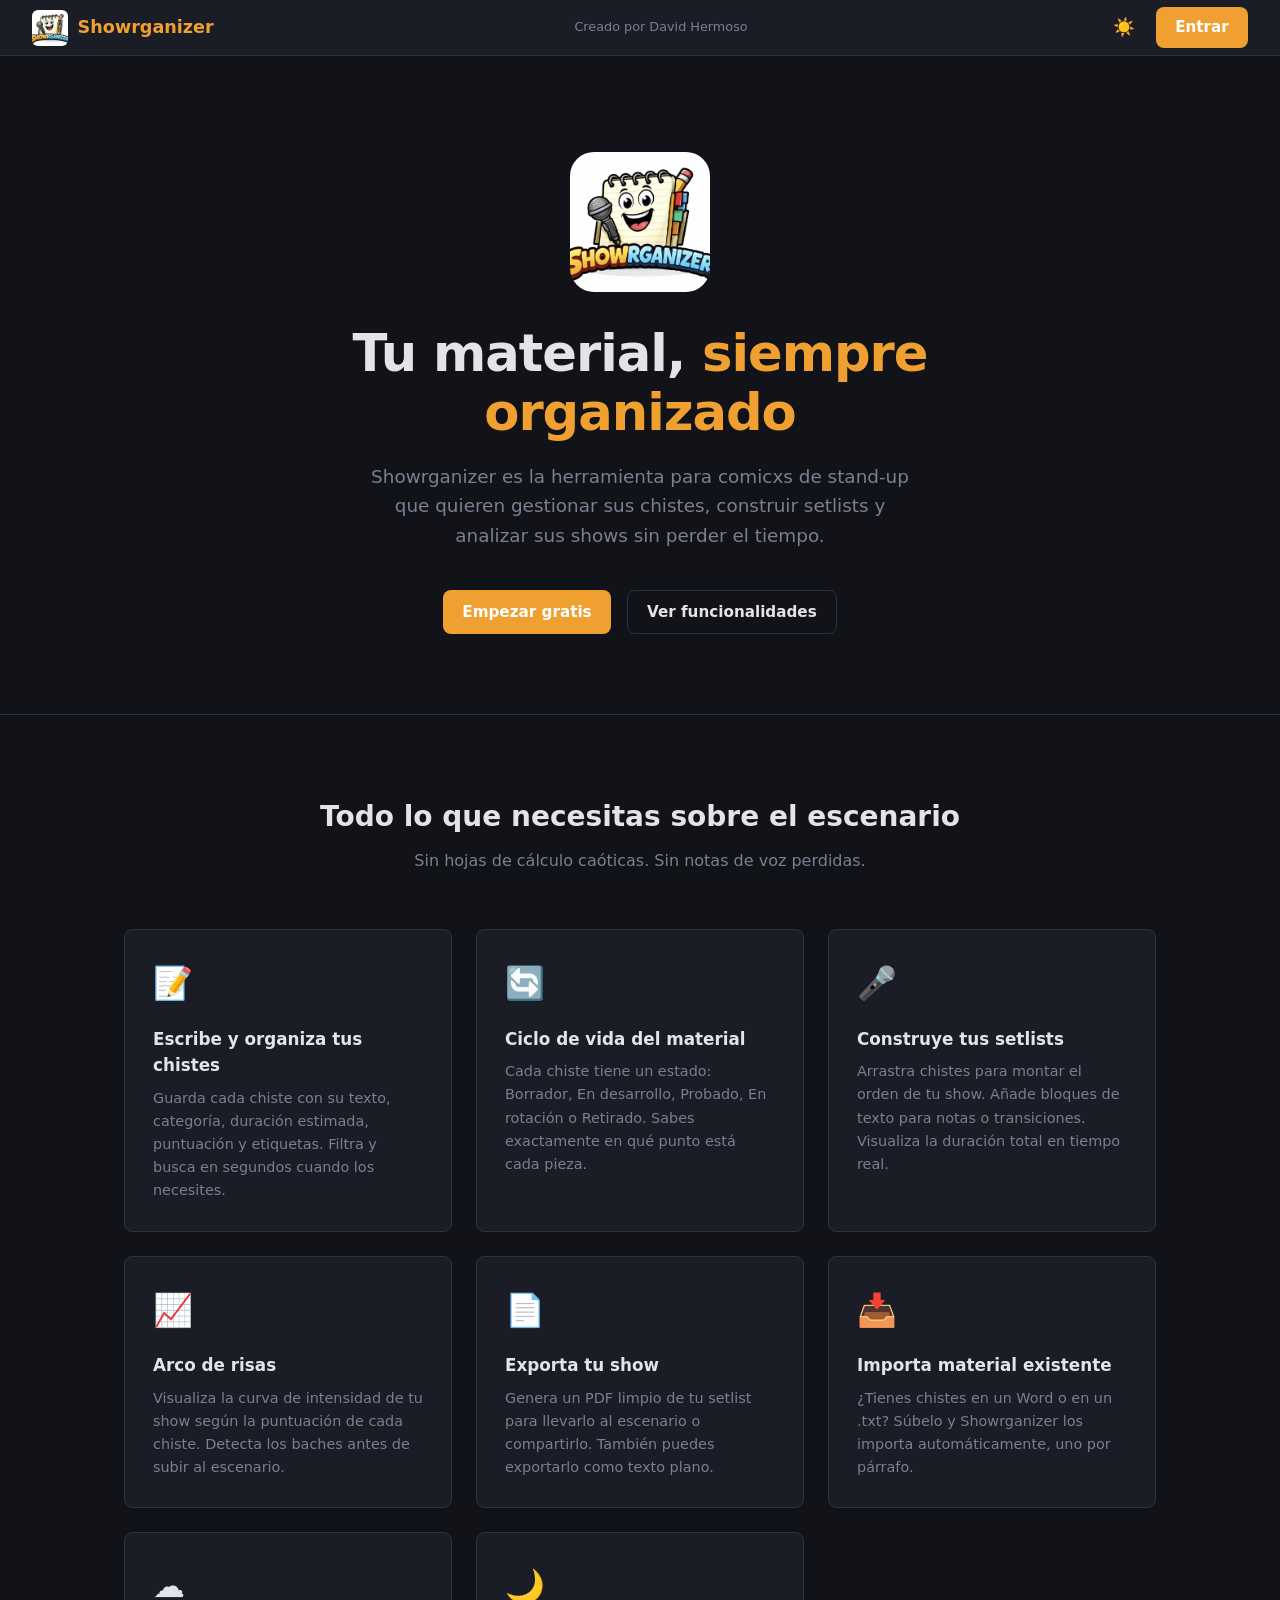
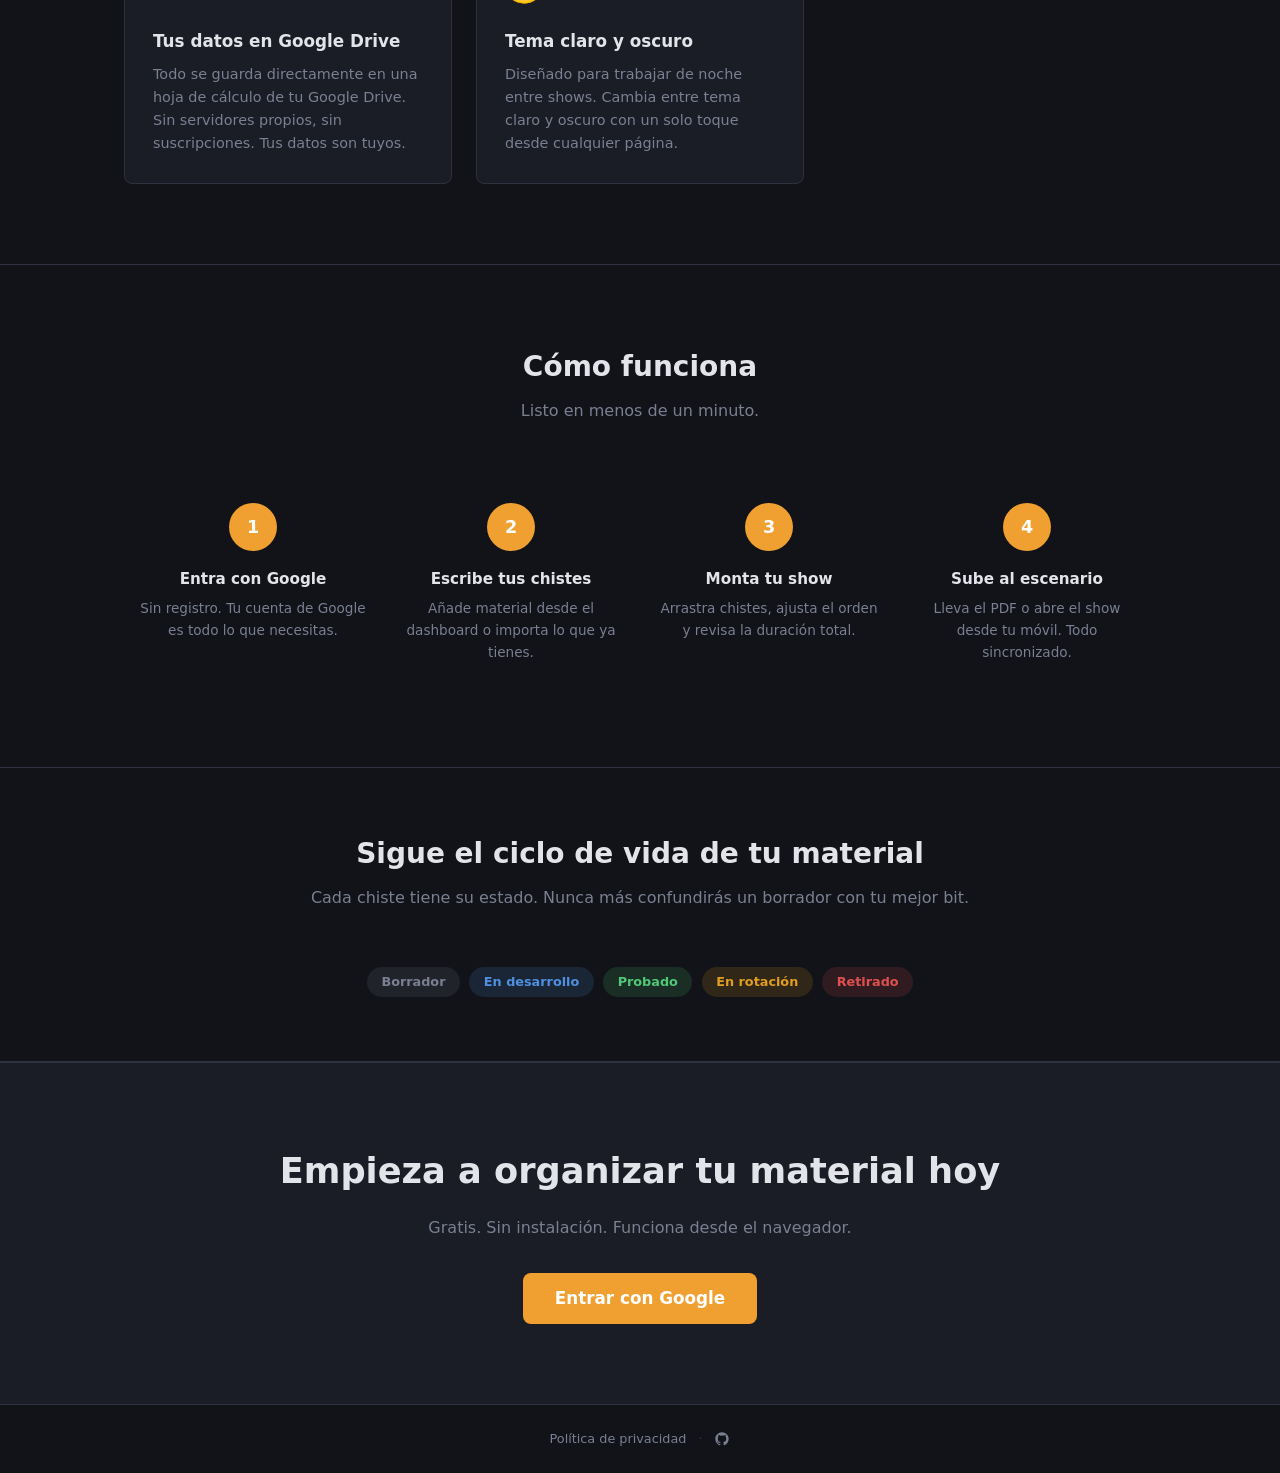
==== index.html @ 1c08ed91 "Build app" ====
<!DOCTYPE html>
<html lang="es">
<head>
    <meta charset="UTF-8">
    <meta name="viewport" content="width=device-width, initial-scale=1.0">
    <title>Showrganizer · La herramienta para comicxs</title>
    <style>
        *, *::before, *::after { box-sizing: border-box; margin: 0; padding: 0; }

        :root {
            --bg:         #111318;
            --bg2:        #1a1d25;
            --bg3:        #222630;
            --border:     #2e3240;
            --text:       #e2e4ea;
            --text-muted: #7a7f92;
            --accent:     #f0a030;
            --radius:     8px;
            --font:       system-ui, -apple-system, 'Segoe UI', sans-serif;
        }

        html.light {
            --bg:         #f4f5f8;
            --bg2:        #ffffff;
            --bg3:        #eaecf2;
            --border:     #d0d4df;
            --text:       #1a1d26;
            --text-muted: #6b7280;
            --accent:     #c87010;
        }

        html { font-size: 16px; scroll-behavior: smooth; }
        body {
            font-family: var(--font);
            background: var(--bg);
            color: var(--text);
            line-height: 1.6;
        }

        a { color: var(--accent); text-decoration: none; }
        a:hover { text-decoration: underline; }

        /* ── Navbar ── */
        .nav {
            position: sticky;
            top: 0;
            z-index: 100;
            background: var(--bg2);
            border-bottom: 1px solid var(--border);
            display: flex;
            align-items: center;
            justify-content: space-between;
            padding: 0 2rem;
            height: 56px;
        }

        .nav-brand {
            display: flex;
            align-items: center;
            gap: 0.6rem;
            font-weight: 700;
            font-size: 1.1rem;
            color: var(--accent);
            text-decoration: none;
        }

        .nav-brand img {
            height: 36px;
            width: 36px;
            object-fit: cover;
            object-position: center 10%;
            border-radius: 6px;
        }

        .nav-by {
            font-size: 0.8rem;
            color: var(--text-muted);
            white-space: nowrap;
        }

        .nav-by a { color: var(--text-muted); }
        .nav-by a:hover { color: var(--accent); text-decoration: underline; }

        @media (max-width: 600px) {
            .nav-by { display: none; }
        }

        .nav-right {
            display: flex;
            align-items: center;
            gap: 1rem;
        }

        .btn-theme {
            background: none;
            border: none;
            font-size: 1.1rem;
            cursor: pointer;
            padding: 0.3rem;
            border-radius: 6px;
            line-height: 1;
            transition: background 0.15s;
        }
        .btn-theme:hover { background: var(--bg3); }

        .btn {
            display: inline-flex;
            align-items: center;
            gap: 0.4rem;
            padding: 0.55rem 1.2rem;
            border-radius: var(--radius);
            font-size: 0.95rem;
            font-weight: 600;
            cursor: pointer;
            transition: opacity 0.15s, box-shadow 0.15s;
            text-decoration: none;
            border: none;
        }
        .btn:hover { opacity: 0.88; text-decoration: none; }
        .btn-primary { background: var(--accent); color: #fff; }
        .btn-ghost {
            background: transparent;
            border: 1px solid var(--border);
            color: var(--text);
        }

        /* ── Hero ── */
        .hero {
            text-align: center;
            padding: 6rem 1.5rem 5rem;
            max-width: 760px;
            margin: 0 auto;
        }

        .hero-logo {
            width: 140px;
            height: 140px;
            object-fit: cover;
            object-position: center 10%;
            border-radius: 24px;
            margin: 0 auto 2rem;
            display: block;
        }

        .hero h1 {
            font-size: clamp(2rem, 5vw, 3.2rem);
            font-weight: 800;
            line-height: 1.15;
            margin-bottom: 1.25rem;
            letter-spacing: -0.02em;
        }

        .hero h1 span { color: var(--accent); }

        .hero p {
            font-size: 1.15rem;
            color: var(--text-muted);
            max-width: 560px;
            margin: 0 auto 2.5rem;
        }

        .hero-cta {
            display: flex;
            gap: 1rem;
            justify-content: center;
            flex-wrap: wrap;
        }

        /* ── Features ── */
        .section {
            max-width: 1080px;
            margin: 0 auto;
            padding: 5rem 1.5rem;
        }

        .section-title {
            text-align: center;
            font-size: 1.75rem;
            font-weight: 700;
            margin-bottom: 0.5rem;
        }

        .section-sub {
            text-align: center;
            color: var(--text-muted);
            margin-bottom: 3.5rem;
            font-size: 1rem;
        }

        .features-grid {
            display: grid;
            grid-template-columns: repeat(auto-fit, minmax(280px, 1fr));
            gap: 1.5rem;
        }

        .feature-card {
            background: var(--bg2);
            border: 1px solid var(--border);
            border-radius: var(--radius);
            padding: 1.75rem;
        }

        .feature-icon {
            font-size: 2rem;
            margin-bottom: 1rem;
            display: block;
        }

        .feature-card h3 {
            font-size: 1.05rem;
            font-weight: 700;
            margin-bottom: 0.5rem;
        }

        .feature-card p {
            font-size: 0.9rem;
            color: var(--text-muted);
            line-height: 1.6;
        }

        /* ── How it works ── */
        .steps {
            display: grid;
            grid-template-columns: repeat(auto-fit, minmax(200px, 1fr));
            gap: 0;
            position: relative;
        }

        .step {
            text-align: center;
            padding: 1.5rem 1rem;
            position: relative;
        }

        .step-number {
            display: inline-flex;
            align-items: center;
            justify-content: center;
            width: 48px;
            height: 48px;
            border-radius: 50%;
            background: var(--accent);
            color: #fff;
            font-weight: 800;
            font-size: 1.1rem;
            margin: 0 auto 1rem;
        }

        .step h3 {
            font-size: 0.95rem;
            font-weight: 700;
            margin-bottom: 0.4rem;
        }

        .step p {
            font-size: 0.85rem;
            color: var(--text-muted);
        }

        /* ── Status badges ── */
        .badges {
            display: flex;
            flex-wrap: wrap;
            gap: 0.6rem;
            justify-content: center;
            margin-top: 2rem;
        }

        .badge {
            padding: 0.3rem 0.9rem;
            border-radius: 100px;
            font-size: 0.8rem;
            font-weight: 600;
        }

        .badge-borrador   { background: rgba(122,127,146,0.15); color: #7a7f92; }
        .badge-desarrollo { background: rgba(80,144,224,0.15);  color: #5090e0; }
        .badge-probado    { background: rgba(80,200,120,0.15);  color: #50c878; }
        .badge-rotacion   { background: rgba(224,157,32,0.15);  color: #e09d20; }
        .badge-retirado   { background: rgba(224,80,80,0.15);   color: #e05050; }

        /* ── CTA final ── */
        .cta-section {
            background: var(--bg2);
            border-top: 1px solid var(--border);
            border-bottom: 1px solid var(--border);
            text-align: center;
            padding: 5rem 1.5rem;
        }

        .cta-section h2 {
            font-size: clamp(1.5rem, 4vw, 2.2rem);
            font-weight: 800;
            margin-bottom: 1rem;
        }

        .cta-section p {
            color: var(--text-muted);
            margin-bottom: 2rem;
            font-size: 1rem;
        }

        /* ── Footer ── */
        .footer {
            display: flex;
            align-items: center;
            justify-content: center;
            gap: 0.75rem;
            padding: 1.5rem;
            font-size: 0.8rem;
            color: var(--text-muted);
        }

        .footer-sep { color: var(--border); }

        .footer-github {
            display: flex;
            align-items: center;
            color: var(--text-muted);
        }
        .footer-github:hover { color: var(--text); }

        /* ── Divider ── */
        .divider {
            border: none;
            border-top: 1px solid var(--border);
        }

        /* ── Responsive ── */
        @media (max-width: 600px) {
            .nav { padding: 0 1rem; }
            .hero { padding: 4rem 1rem 3rem; }
            .hero-logo { width: 100px; height: 100px; border-radius: 18px; }
            .section { padding: 3.5rem 1rem; }
        }
    </style>
    <link rel="manifest" href="/manifest.json">
    <meta name="theme-color" content="#1a1d25">
    <link rel="apple-touch-icon" href="/assets/logo-192.png">
    <script>(function(){ var t = localStorage.getItem('theme'); if (t === 'light') document.documentElement.classList.add('light'); }());</script>
    <script>if ('serviceWorker' in navigator) navigator.serviceWorker.register('/sw.js');</script>
</head>
<body>

<nav class="nav">
    <a href="/" class="nav-brand">
        <img src="assets/logo.webp" alt="Showrganizer">
        Showrganizer
    </a>
    <span class="nav-by">Creado por <a href="https://www.instagram.com/jdavidhermoso" target="_blank" rel="noopener noreferrer">David Hermoso</a></span>
    <div class="nav-right">
        <button class="btn-theme" id="theme-btn" aria-label="Cambiar tema">☀️</button>
        <a href="/login.php" class="btn btn-primary">Entrar</a>
    </div>
</nav>

<!-- Hero -->
<section class="hero">
    <img src="assets/logo.webp" alt="Showrganizer" class="hero-logo">
    <h1>Tu material, <span>siempre organizado</span></h1>
    <p>Showrganizer es la herramienta para comicxs de stand-up que quieren gestionar sus chistes, construir setlists y analizar sus shows sin perder el tiempo.</p>
    <div class="hero-cta">
        <a href="/login.php" class="btn btn-primary">Empezar gratis</a>
        <a href="#features" class="btn btn-ghost">Ver funcionalidades</a>
    </div>
</section>

<hr class="divider">

<!-- Features -->
<section class="section" id="features">
    <h2 class="section-title">Todo lo que necesitas sobre el escenario</h2>
    <p class="section-sub">Sin hojas de cálculo caóticas. Sin notas de voz perdidas.</p>

    <div class="features-grid">
        <div class="feature-card">
            <span class="feature-icon">📝</span>
            <h3>Escribe y organiza tus chistes</h3>
            <p>Guarda cada chiste con su texto, categoría, duración estimada, puntuación y etiquetas. Filtra y busca en segundos cuando los necesites.</p>
        </div>
        <div class="feature-card">
            <span class="feature-icon">🔄</span>
            <h3>Ciclo de vida del material</h3>
            <p>Cada chiste tiene un estado: Borrador, En desarrollo, Probado, En rotación o Retirado. Sabes exactamente en qué punto está cada pieza.</p>
        </div>
        <div class="feature-card">
            <span class="feature-icon">🎤</span>
            <h3>Construye tus setlists</h3>
            <p>Arrastra chistes para montar el orden de tu show. Añade bloques de texto para notas o transiciones. Visualiza la duración total en tiempo real.</p>
        </div>
        <div class="feature-card">
            <span class="feature-icon">📈</span>
            <h3>Arco de risas</h3>
            <p>Visualiza la curva de intensidad de tu show según la puntuación de cada chiste. Detecta los baches antes de subir al escenario.</p>
        </div>
        <div class="feature-card">
            <span class="feature-icon">📄</span>
            <h3>Exporta tu show</h3>
            <p>Genera un PDF limpio de tu setlist para llevarlo al escenario o compartirlo. También puedes exportarlo como texto plano.</p>
        </div>
        <div class="feature-card">
            <span class="feature-icon">📥</span>
            <h3>Importa material existente</h3>
            <p>¿Tienes chistes en un Word o en un .txt? Súbelo y Showrganizer los importa automáticamente, uno por párrafo.</p>
        </div>
        <div class="feature-card">
            <span class="feature-icon">☁️</span>
            <h3>Tus datos en Google Drive</h3>
            <p>Todo se guarda directamente en una hoja de cálculo de tu Google Drive. Sin servidores propios, sin suscripciones. Tus datos son tuyos.</p>
        </div>
        <div class="feature-card">
            <span class="feature-icon">🌙</span>
            <h3>Tema claro y oscuro</h3>
            <p>Diseñado para trabajar de noche entre shows. Cambia entre tema claro y oscuro con un solo toque desde cualquier página.</p>
        </div>
    </div>
</section>

<hr class="divider">

<!-- How it works -->
<section class="section">
    <h2 class="section-title">Cómo funciona</h2>
    <p class="section-sub">Listo en menos de un minuto.</p>

    <div class="steps">
        <div class="step">
            <div class="step-number">1</div>
            <h3>Entra con Google</h3>
            <p>Sin registro. Tu cuenta de Google es todo lo que necesitas.</p>
        </div>
        <div class="step">
            <div class="step-number">2</div>
            <h3>Escribe tus chistes</h3>
            <p>Añade material desde el dashboard o importa lo que ya tienes.</p>
        </div>
        <div class="step">
            <div class="step-number">3</div>
            <h3>Monta tu show</h3>
            <p>Arrastra chistes, ajusta el orden y revisa la duración total.</p>
        </div>
        <div class="step">
            <div class="step-number">4</div>
            <h3>Sube al escenario</h3>
            <p>Lleva el PDF o abre el show desde tu móvil. Todo sincronizado.</p>
        </div>
    </div>
</section>

<hr class="divider">

<!-- Status section -->
<section class="section" style="padding-top: 4rem; padding-bottom: 4rem;">
    <h2 class="section-title">Sigue el ciclo de vida de tu material</h2>
    <p class="section-sub">Cada chiste tiene su estado. Nunca más confundirás un borrador con tu mejor bit.</p>

    <div class="badges">
        <span class="badge badge-borrador">Borrador</span>
        <span class="badge badge-desarrollo">En desarrollo</span>
        <span class="badge badge-probado">Probado</span>
        <span class="badge badge-rotacion">En rotación</span>
        <span class="badge badge-retirado">Retirado</span>
    </div>
</section>

<hr class="divider">

<!-- CTA final -->
<section class="cta-section">
    <h2>Empieza a organizar tu material hoy</h2>
    <p>Gratis. Sin instalación. Funciona desde el navegador.</p>
    <a href="/login.php" class="btn btn-primary" style="font-size: 1.05rem; padding: 0.75rem 2rem;">
        Entrar con Google
    </a>
</section>

<!-- Footer -->
<footer class="footer">
    <a href="/privacy.html" style="color: var(--text-muted);">Política de privacidad</a>
    <span class="footer-sep">·</span>
    <a href="https://github.com/jdavidhermoso/showrganizer" target="_blank" rel="noopener noreferrer" class="footer-github" aria-label="GitHub">
        <svg width="16" height="16" viewBox="0 0 24 24" fill="currentColor">
            <path d="M12 2C6.477 2 2 6.477 2 12c0 4.418 2.865 8.166 6.839 9.489.5.092.682-.217.682-.482 0-.237-.009-.868-.013-1.703-2.782.604-3.369-1.342-3.369-1.342-.454-1.154-1.11-1.462-1.11-1.462-.908-.62.069-.608.069-.608 1.003.07 1.531 1.03 1.531 1.03.892 1.529 2.341 1.087 2.91.832.092-.647.35-1.088.636-1.338-2.22-.253-4.555-1.11-4.555-4.943 0-1.091.39-1.984 1.029-2.683-.103-.253-.446-1.27.098-2.647 0 0 .84-.269 2.75 1.025A9.578 9.578 0 0 1 12 6.836a9.59 9.59 0 0 1 2.504.337c1.909-1.294 2.747-1.025 2.747-1.025.546 1.377.203 2.394.1 2.647.64.699 1.028 1.592 1.028 2.683 0 3.842-2.339 4.687-4.566 4.935.359.309.678.919.678 1.852 0 1.336-.012 2.415-.012 2.743 0 .267.18.579.688.481C19.138 20.163 22 16.418 22 12c0-5.523-4.477-10-10-10z"/>
        </svg>
    </a>
</footer>

<script>
(function(){
    var btn = document.getElementById('theme-btn');
    function update(){
        btn.textContent = document.documentElement.classList.contains('light') ? '🌙' : '☀️';
    }
    update();
    btn.addEventListener('click', function(){
        var isLight = document.documentElement.classList.toggle('light');
        localStorage.setItem('theme', isLight ? 'light' : 'dark');
        update();
    });
}());
</script>

</body>
</html>
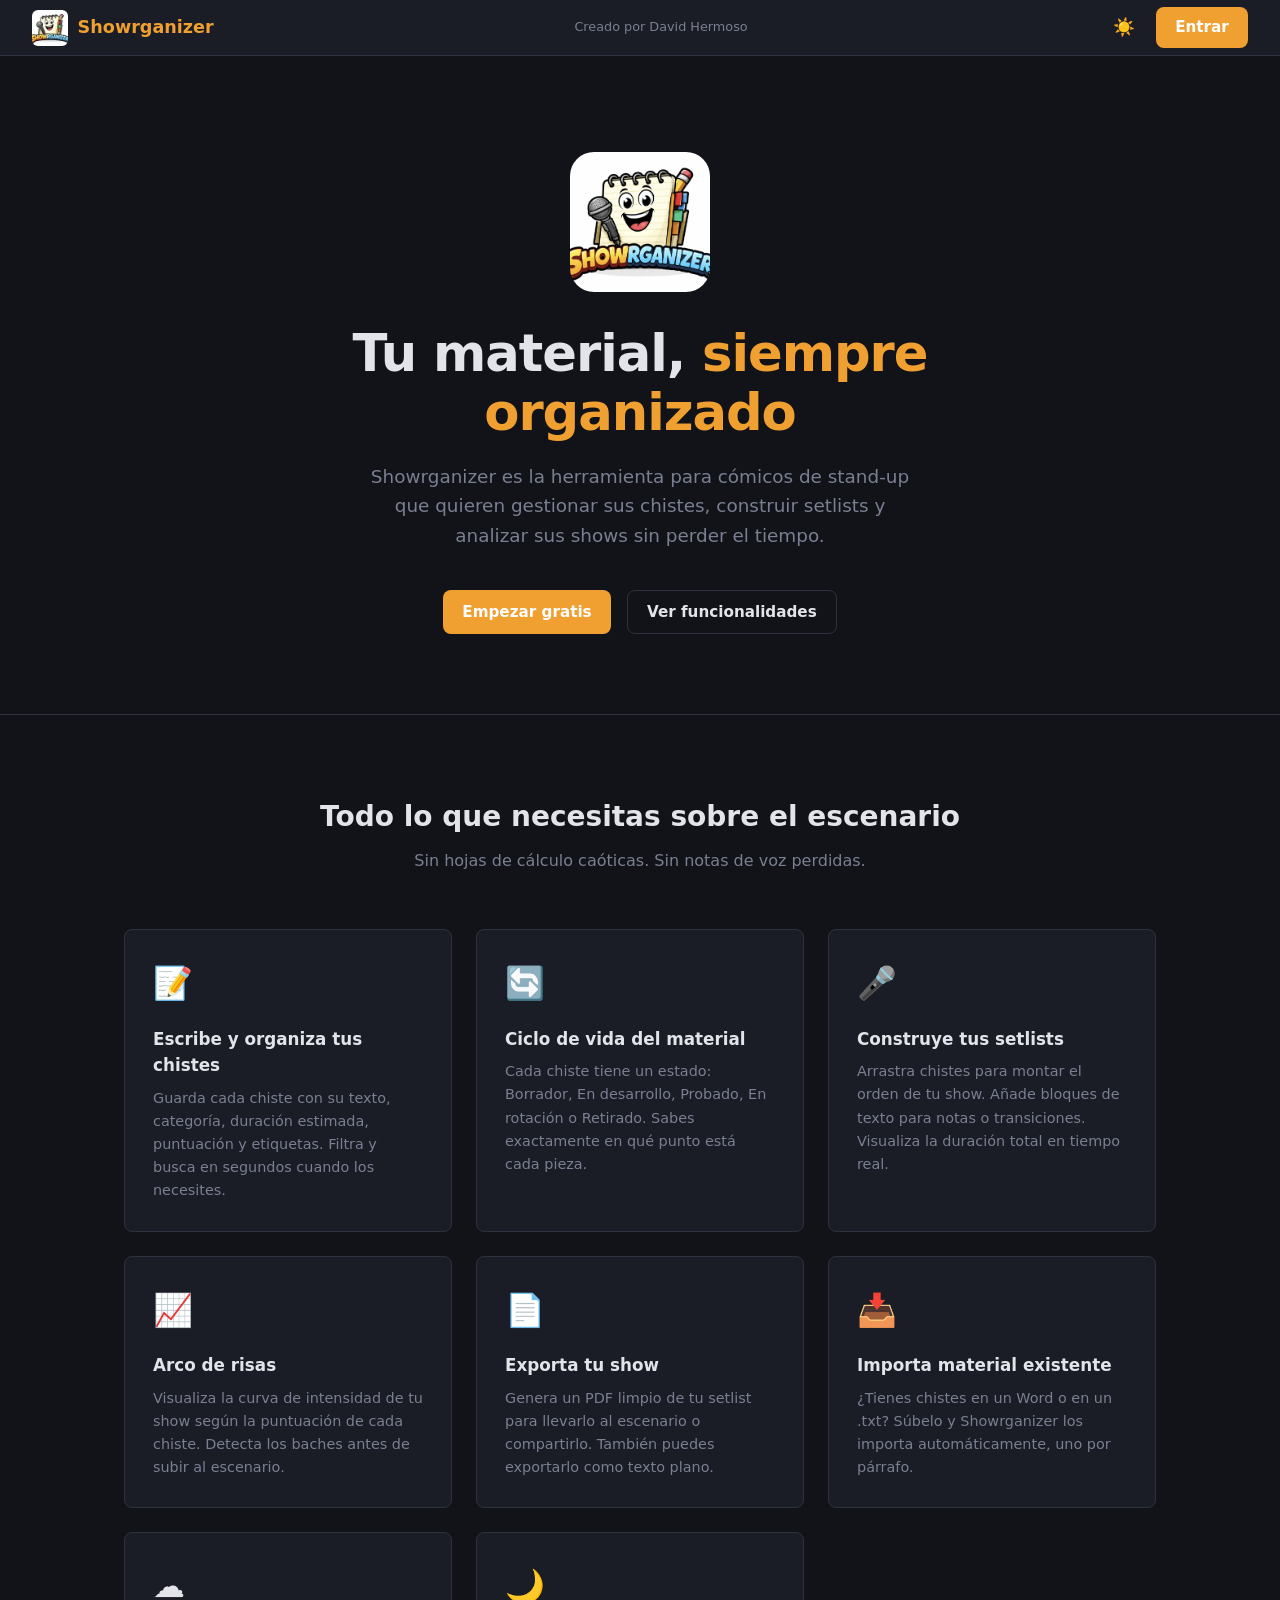
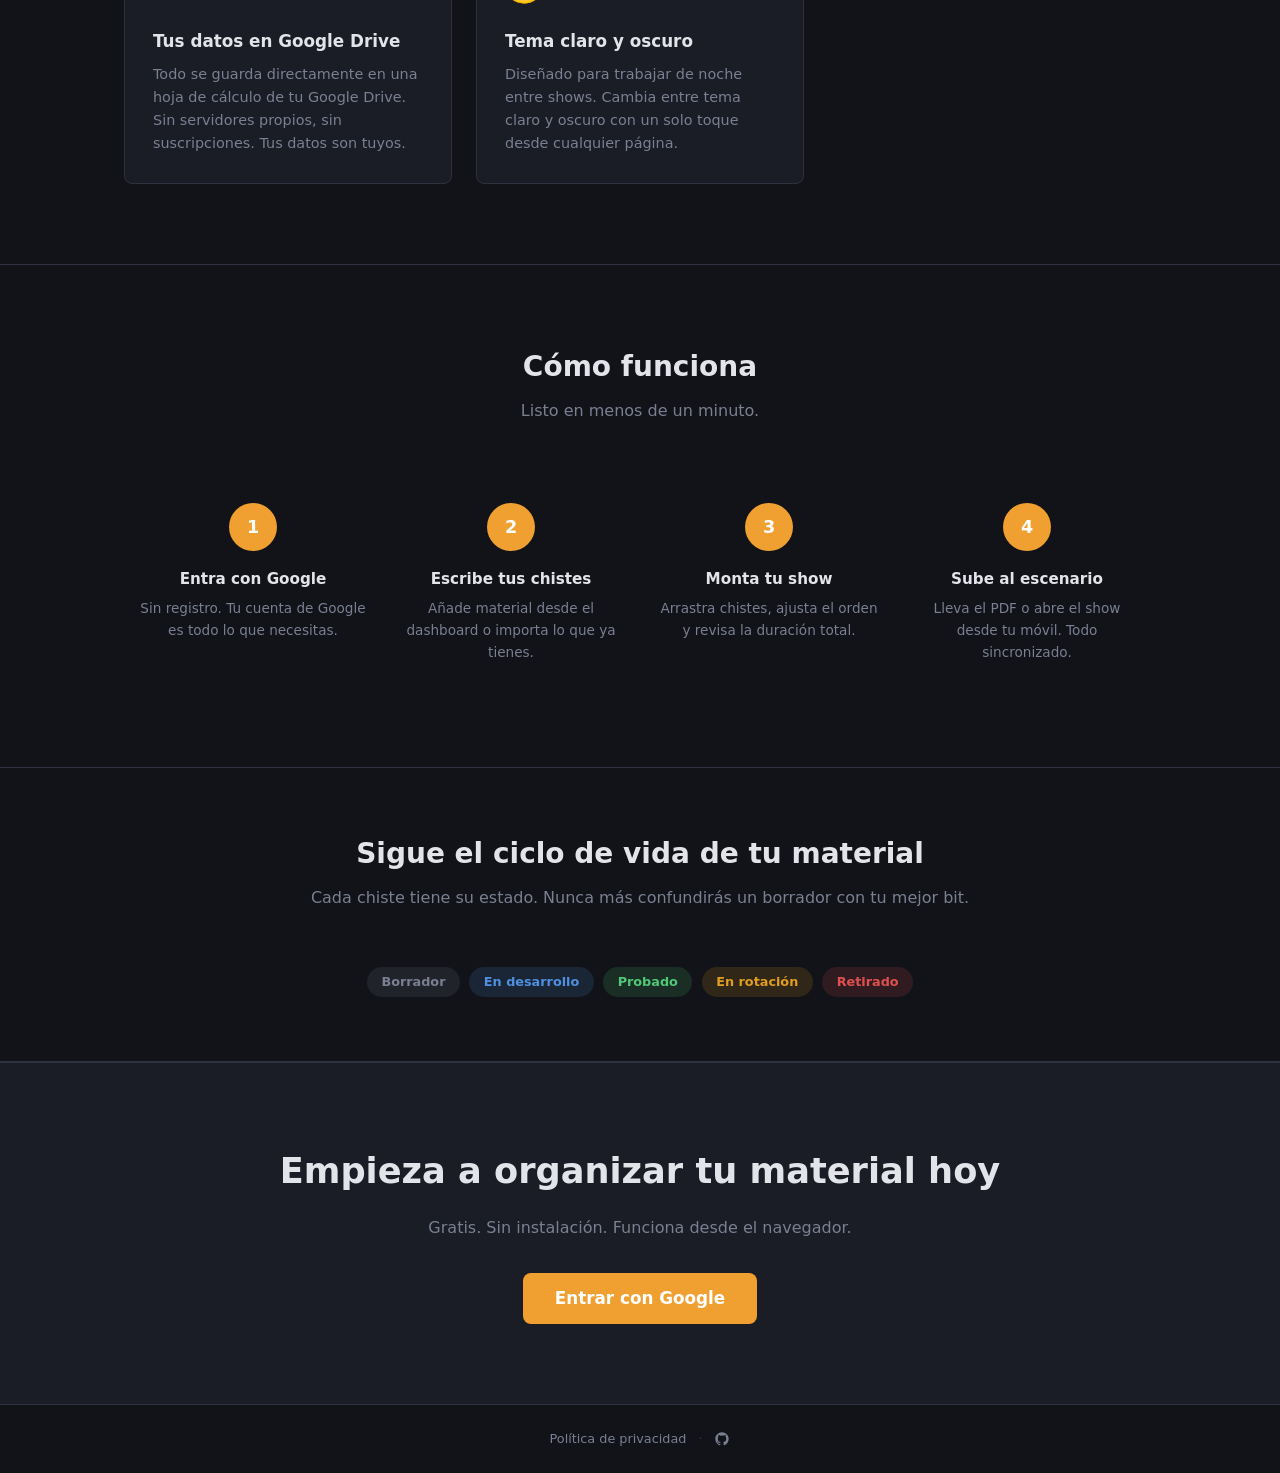
==== commit 381fd05f: "Sitemap, robots, and author link" ====
--- a/index.html
+++ b/index.html
@@ -3,7 +3,7 @@
 <head>
     <meta charset="UTF-8">
     <meta name="viewport" content="width=device-width, initial-scale=1.0">
-    <title>Showrganizer · La herramienta para comicxs</title>
+    <title>Showrganizer · La herramienta para cómicos</title>
     <style>
         *, *::before, *::after { box-sizing: border-box; margin: 0; padding: 0; }
 
@@ -334,11 +334,7 @@
             .section { padding: 3.5rem 1rem; }
         }
     </style>
-    <link rel="manifest" href="/manifest.json">
-    <meta name="theme-color" content="#1a1d25">
-    <link rel="apple-touch-icon" href="/assets/logo-192.png">
     <script>(function(){ var t = localStorage.getItem('theme'); if (t === 'light') document.documentElement.classList.add('light'); }());</script>
-    <script>if ('serviceWorker' in navigator) navigator.serviceWorker.register('/sw.js');</script>
 </head>
 <body>
 
@@ -358,7 +354,7 @@
 <section class="hero">
     <img src="assets/logo.webp" alt="Showrganizer" class="hero-logo">
     <h1>Tu material, <span>siempre organizado</span></h1>
-    <p>Showrganizer es la herramienta para comicxs de stand-up que quieren gestionar sus chistes, construir setlists y analizar sus shows sin perder el tiempo.</p>
+    <p>Showrganizer es la herramienta para cómicos de stand-up que quieren gestionar sus chistes, construir setlists y analizar sus shows sin perder el tiempo.</p>
     <div class="hero-cta">
         <a href="/login.php" class="btn btn-primary">Empezar gratis</a>
         <a href="#features" class="btn btn-ghost">Ver funcionalidades</a>
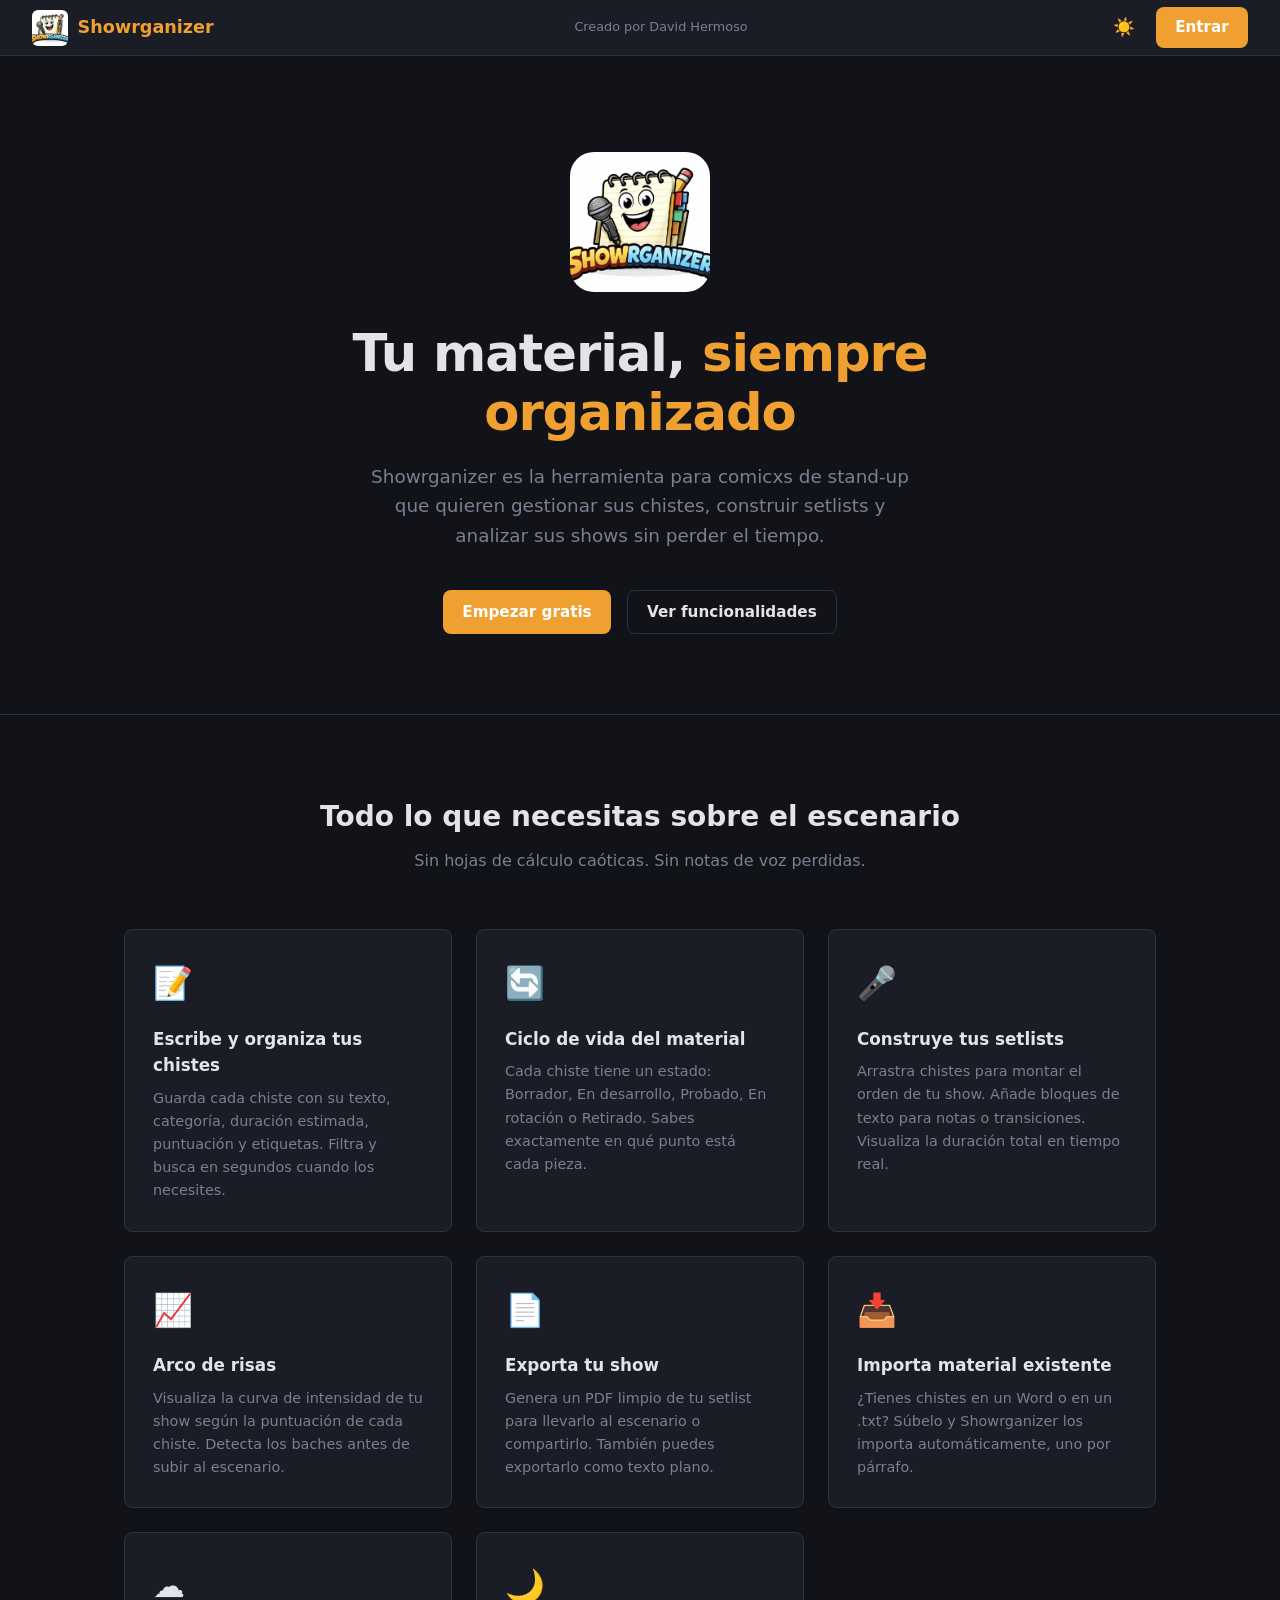
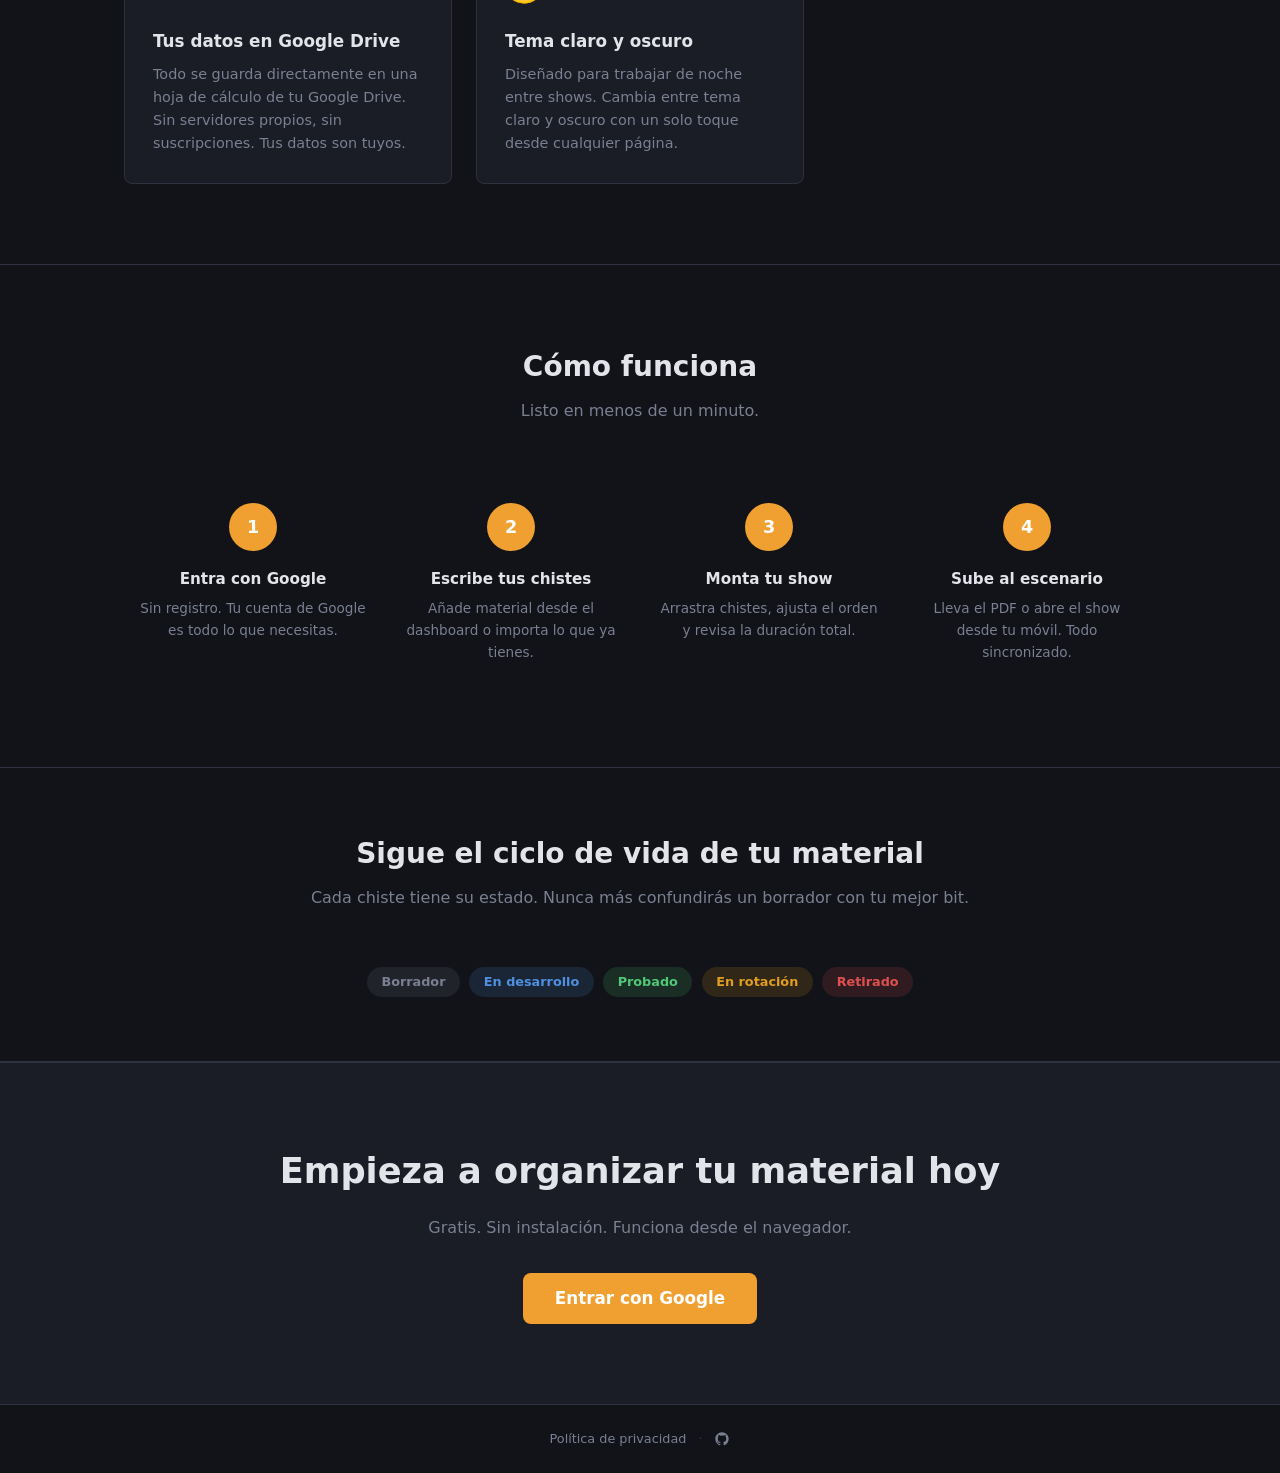
==== commit 90b8d270: "Multilanguage" ====
--- a/index.html
+++ b/index.html
@@ -3,7 +3,7 @@
 <head>
     <meta charset="UTF-8">
     <meta name="viewport" content="width=device-width, initial-scale=1.0">
-    <title>Showrganizer · La herramienta para cómicos</title>
+    <title>Showrganizer · La herramienta para comicxs</title>
     <style>
         *, *::before, *::after { box-sizing: border-box; margin: 0; padding: 0; }
 
@@ -334,7 +334,11 @@
             .section { padding: 3.5rem 1rem; }
         }
     </style>
+    <link rel="manifest" href="/manifest.json">
+    <meta name="theme-color" content="#1a1d25">
+    <link rel="apple-touch-icon" href="/assets/logo-192.png">
     <script>(function(){ var t = localStorage.getItem('theme'); if (t === 'light') document.documentElement.classList.add('light'); }());</script>
+    <script>if ('serviceWorker' in navigator) navigator.serviceWorker.register('/sw.js');</script>
 </head>
 <body>
 
@@ -354,7 +358,7 @@
 <section class="hero">
     <img src="assets/logo.webp" alt="Showrganizer" class="hero-logo">
     <h1>Tu material, <span>siempre organizado</span></h1>
-    <p>Showrganizer es la herramienta para cómicos de stand-up que quieren gestionar sus chistes, construir setlists y analizar sus shows sin perder el tiempo.</p>
+    <p>Showrganizer es la herramienta para comicxs de stand-up que quieren gestionar sus chistes, construir setlists y analizar sus shows sin perder el tiempo.</p>
     <div class="hero-cta">
         <a href="/login.php" class="btn btn-primary">Empezar gratis</a>
         <a href="#features" class="btn btn-ghost">Ver funcionalidades</a>
